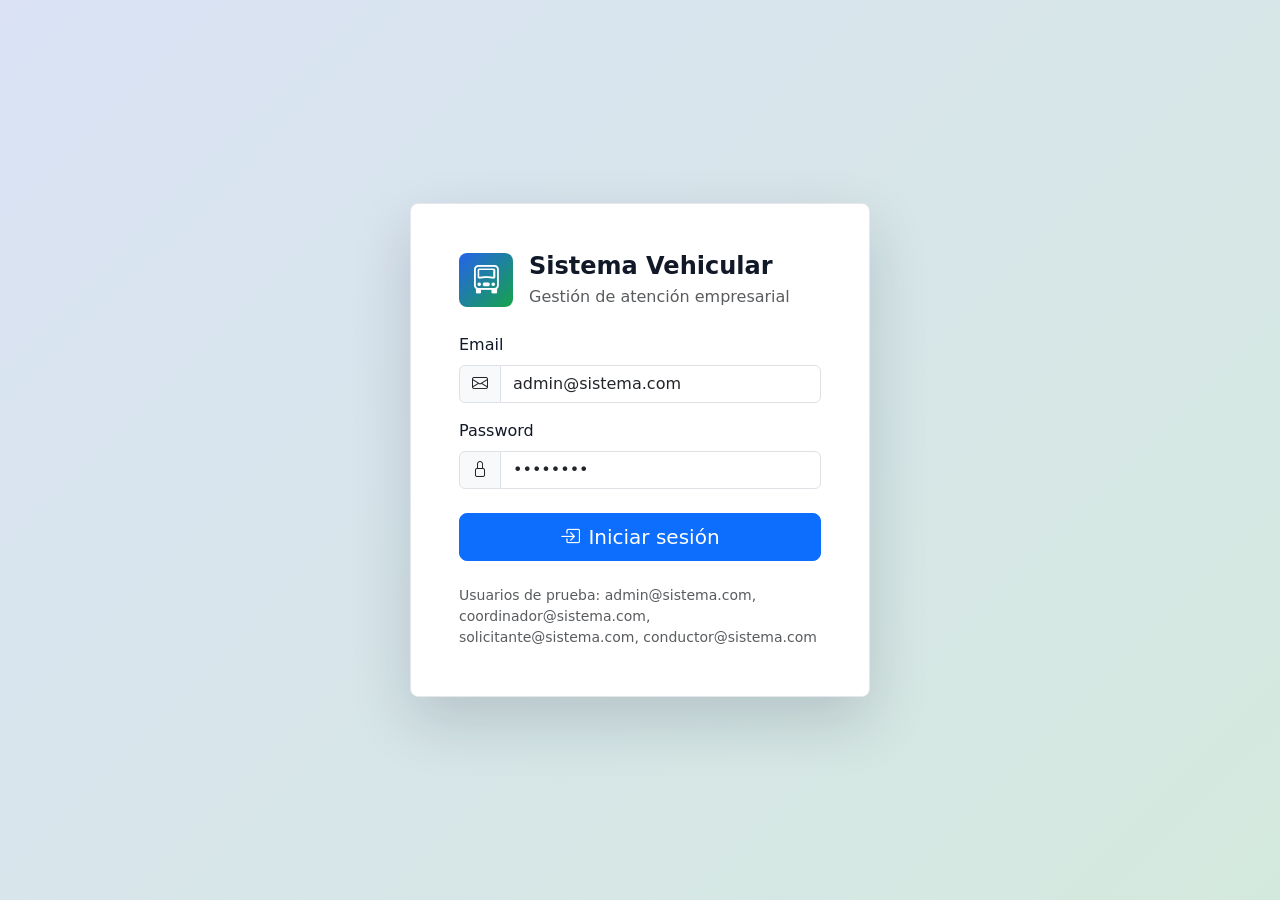
==== frontend/cola.html @ 052d6b4e "Proyecto inicial sistema vehicular" ====
<!doctype html>
<html lang="es">
<head>
  <meta charset="utf-8">
  <meta name="viewport" content="width=device-width, initial-scale=1">
  <title>Cola vehicular | Sistema Vehicular</title>
  <link href="https://cdn.jsdelivr.net/npm/bootstrap@5.3.3/dist/css/bootstrap.min.css" rel="stylesheet">
  <link href="https://cdn.jsdelivr.net/npm/bootstrap-icons@1.11.3/font/bootstrap-icons.min.css" rel="stylesheet">
  <link href="assets/css/styles.css" rel="stylesheet">
</head>
<body>
  <div id="app"></div>
  <script src="https://cdn.jsdelivr.net/npm/bootstrap@5.3.3/dist/js/bootstrap.bundle.min.js"></script>
  <script src="assets/js/config.js"></script>
  <script src="assets/js/utils.js"></script>
  <script src="assets/js/cola.js"></script>
</body>
</html>
---- frontend/assets/css/styles.css ----
:root {
  --primary: #2563eb;
  --primary-dark: #1e3a8a;
  --success: #16a34a;
  --warning: #f59e0b;
  --danger: #dc2626;
  --info: #0ea5e9;
  --muted: #64748b;
  --bg: #f3f4f6;
  --text: #111827;
  --panel: #ffffff;
  --line: #e5e7eb;
  --sidebar: #0f172a;
}

* {
  box-sizing: border-box;
}

body {
  min-height: 100vh;
  margin: 0;
  color: var(--text);
  background: var(--bg);
  font-family: system-ui, -apple-system, BlinkMacSystemFont, "Segoe UI", sans-serif;
}

a {
  text-decoration: none;
}

.login-page {
  min-height: 100vh;
  display: grid;
  place-items: center;
  padding: 24px;
  background:
    linear-gradient(135deg, rgba(37, 99, 235, 0.12), rgba(22, 163, 74, 0.14)),
    var(--bg);
}

.login-card {
  width: min(460px, 100%);
  border: 1px solid var(--line);
  border-radius: 8px;
  background: var(--panel);
  box-shadow: 0 24px 60px rgba(15, 23, 42, 0.16);
}

.brand-mark {
  width: 54px;
  height: 54px;
  display: grid;
  place-items: center;
  border-radius: 8px;
  color: #fff;
  background: linear-gradient(135deg, var(--primary), var(--success));
  font-size: 28px;
}

.app-shell {
  min-height: 100vh;
  display: flex;
}

.sidebar {
  width: 272px;
  flex: 0 0 272px;
  min-height: 100vh;
  position: sticky;
  top: 0;
  padding: 18px 14px;
  background: var(--sidebar);
  color: #fff;
}

.sidebar-brand {
  display: flex;
  gap: 12px;
  align-items: center;
  padding: 8px 10px 18px;
  border-bottom: 1px solid rgba(255, 255, 255, 0.12);
}

.sidebar-brand .brand-mark {
  width: 42px;
  height: 42px;
  font-size: 22px;
}

.sidebar-title {
  margin: 0;
  font-size: 15px;
  font-weight: 800;
  line-height: 1.2;
}

.sidebar-subtitle {
  margin: 0;
  color: #cbd5e1;
  font-size: 12px;
}

.nav-menu {
  padding: 16px 0;
}

.nav-menu a {
  display: flex;
  align-items: center;
  gap: 10px;
  min-height: 42px;
  padding: 9px 12px;
  margin-bottom: 4px;
  border-radius: 8px;
  color: #dbeafe;
  font-weight: 600;
  font-size: 14px;
}

.nav-menu a:hover,
.nav-menu a.active {
  color: #fff;
  background: rgba(37, 99, 235, 0.9);
}

.main-area {
  min-width: 0;
  flex: 1;
}

.topbar {
  min-height: 68px;
  display: flex;
  justify-content: space-between;
  align-items: center;
  gap: 16px;
  padding: 14px 24px;
  border-bottom: 1px solid var(--line);
  background: rgba(255, 255, 255, 0.9);
  backdrop-filter: blur(10px);
  position: sticky;
  top: 0;
  z-index: 10;
}

.content {
  width: min(1480px, 100%);
  margin: 0 auto;
  padding: 24px;
}

.page-title {
  margin: 0;
  font-size: 26px;
  font-weight: 800;
  letter-spacing: 0;
}

.page-subtitle {
  margin: 3px 0 0;
  color: var(--muted);
  font-size: 14px;
}

.panel {
  background: var(--panel);
  border: 1px solid var(--line);
  border-radius: 8px;
  box-shadow: 0 12px 30px rgba(15, 23, 42, 0.06);
}

.panel-header {
  display: flex;
  justify-content: space-between;
  gap: 12px;
  align-items: center;
  padding: 16px 18px;
  border-bottom: 1px solid var(--line);
}

.panel-body {
  padding: 18px;
}

.metric-card {
  min-height: 132px;
  display: flex;
  align-items: center;
  gap: 14px;
  padding: 18px;
  border: 1px solid var(--line);
  border-radius: 8px;
  background: #fff;
}

.metric-icon {
  width: 48px;
  height: 48px;
  flex: 0 0 48px;
  display: grid;
  place-items: center;
  border-radius: 8px;
  color: #fff;
  font-size: 24px;
}

.metric-value {
  margin: 0;
  font-size: 28px;
  font-weight: 900;
}

.metric-label {
  margin: 0;
  color: var(--muted);
  font-size: 13px;
}

.bg-primary-app { background: var(--primary); }
.bg-success-app { background: var(--success); }
.bg-warning-app { background: var(--warning); }
.bg-danger-app { background: var(--danger); }
.bg-info-app { background: var(--info); }
.bg-muted-app { background: var(--muted); }

.table {
  vertical-align: middle;
}

.table thead th {
  color: #475569;
  font-size: 12px;
  text-transform: uppercase;
  letter-spacing: 0;
  white-space: nowrap;
}

.badge-state {
  display: inline-flex;
  align-items: center;
  gap: 6px;
  min-height: 26px;
  padding: 5px 9px;
  border-radius: 999px;
  color: #fff;
  font-weight: 700;
  font-size: 12px;
}

.state-success { background: var(--success); }
.state-warning { background: var(--warning); color: #111827; }
.state-info { background: var(--info); }
.state-danger { background: var(--danger); }
.state-muted { background: #6b7280; }
.state-primary { background: var(--primary); }

.form-help {
  color: var(--muted);
  font-size: 12px;
}

.wizard-steps {
  display: grid;
  grid-template-columns: repeat(3, 1fr);
  gap: 8px;
  margin-bottom: 16px;
}

.wizard-step {
  border: 1px solid var(--line);
  border-radius: 8px;
  padding: 10px;
  background: #fff;
  color: var(--muted);
  font-weight: 700;
}

.wizard-step.active {
  border-color: var(--primary);
  color: var(--primary);
  background: #eff6ff;
}

.timeline {
  position: relative;
  margin: 0;
  padding: 0;
  list-style: none;
}

.timeline li {
  display: flex;
  gap: 10px;
  align-items: flex-start;
  padding: 9px 0;
  color: #475569;
}

.timeline i {
  color: var(--muted);
  margin-top: 2px;
}

.timeline .done {
  color: var(--success);
  font-weight: 700;
}

.public-page {
  min-height: 100vh;
  background: linear-gradient(135deg, #f8fafc 0%, #eef2ff 50%, #ecfdf5 100%);
}

.public-header {
  padding: 28px;
  color: #fff;
  background: linear-gradient(135deg, var(--primary-dark), var(--primary));
}

.public-card {
  min-height: 190px;
  border: 1px solid var(--line);
  border-radius: 8px;
  background: #fff;
  box-shadow: 0 14px 30px rgba(15, 23, 42, 0.08);
}

.public-time {
  font-size: 34px;
  font-weight: 900;
  color: var(--primary-dark);
}

.empty-state {
  padding: 36px 18px;
  text-align: center;
  color: var(--muted);
}

.empty-state i {
  display: block;
  margin-bottom: 8px;
  font-size: 34px;
}

.search-row {
  display: grid;
  grid-template-columns: repeat(4, minmax(0, 1fr));
  gap: 12px;
}

.btn-icon {
  display: inline-flex;
  align-items: center;
  justify-content: center;
  gap: 8px;
}

.chart-box {
  height: 310px;
}

@media (max-width: 992px) {
  .app-shell {
    display: block;
  }

  .sidebar {
    width: 100%;
    min-height: auto;
    position: relative;
  }

  .nav-menu {
    display: grid;
    grid-template-columns: repeat(2, minmax(0, 1fr));
    gap: 4px;
  }

  .topbar {
    position: relative;
  }

  .search-row,
  .wizard-steps {
    grid-template-columns: 1fr;
  }
}

@media (max-width: 576px) {
  .content,
  .topbar,
  .public-header {
    padding: 16px;
  }

  .page-title {
    font-size: 22px;
  }

  .metric-card {
    min-height: 110px;
  }
}
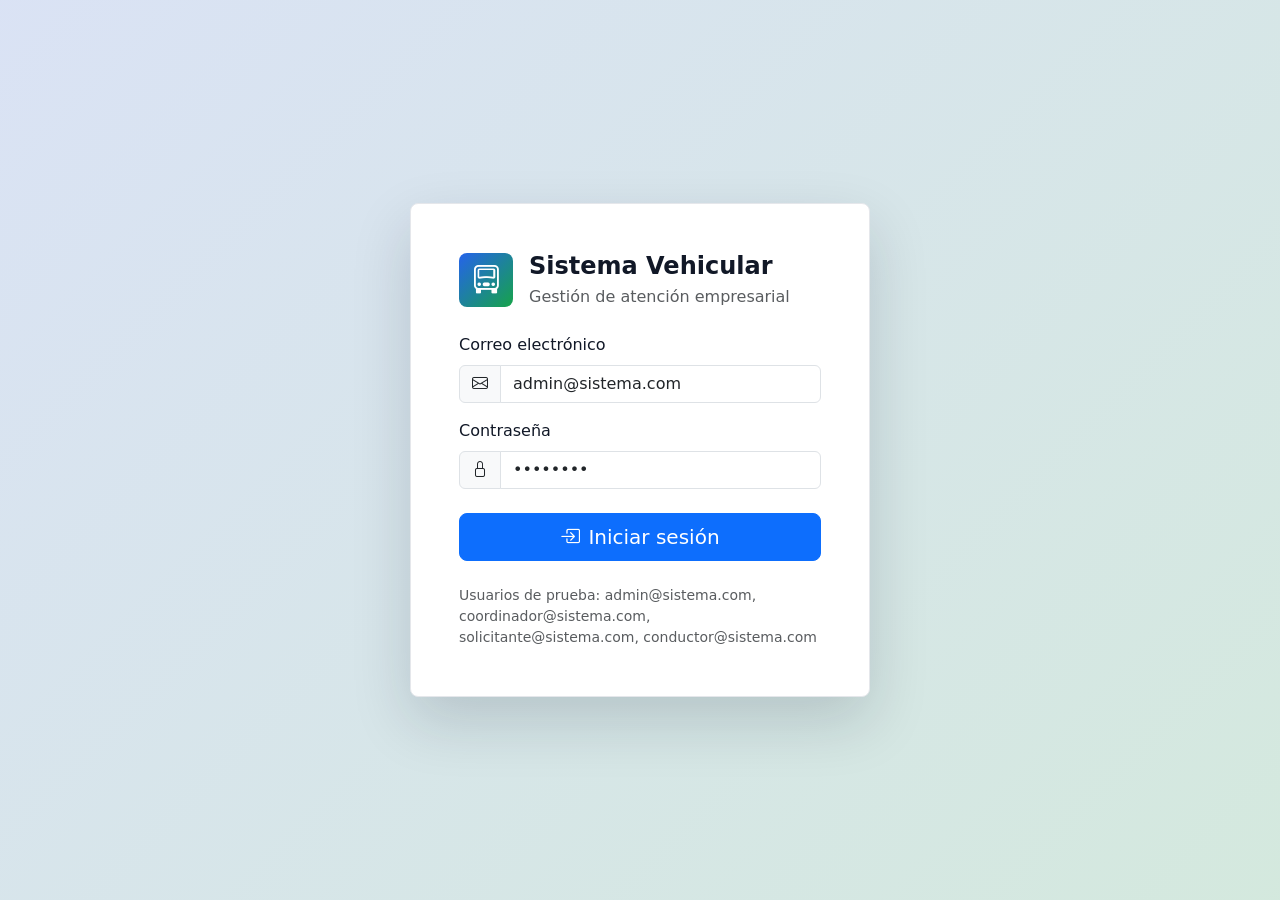
==== commit 36225b5c: "Corregir textos y codificacion UTF-8" ====
--- a/frontend/cola.html
+++ b/frontend/cola.html
@@ -6,13 +6,13 @@
   <title>Cola vehicular | Sistema Vehicular</title>
   <link href="https://cdn.jsdelivr.net/npm/bootstrap@5.3.3/dist/css/bootstrap.min.css" rel="stylesheet">
   <link href="https://cdn.jsdelivr.net/npm/bootstrap-icons@1.11.3/font/bootstrap-icons.min.css" rel="stylesheet">
-  <link href="assets/css/styles.css" rel="stylesheet">
+  <link href="assets/css/styles.css?v=20260617" rel="stylesheet">
 </head>
 <body>
   <div id="app"></div>
   <script src="https://cdn.jsdelivr.net/npm/bootstrap@5.3.3/dist/js/bootstrap.bundle.min.js"></script>
-  <script src="assets/js/config.js"></script>
-  <script src="assets/js/utils.js"></script>
-  <script src="assets/js/cola.js"></script>
+  <script src="assets/js/config.js?v=20260617"></script>
+  <script src="assets/js/utils.js?v=20260617"></script>
+  <script src="assets/js/cola.js?v=20260617"></script>
 </body>
 </html>
--- a/frontend/assets/css/styles.css
+++ b/frontend/assets/css/styles.css
@@ -346,7 +346,7 @@
 
 .search-row {
   display: grid;
-  grid-template-columns: repeat(4, minmax(0, 1fr));
+  grid-template-columns: repeat(auto-fit, minmax(170px, 1fr));
   gap: 12px;
 }
 
